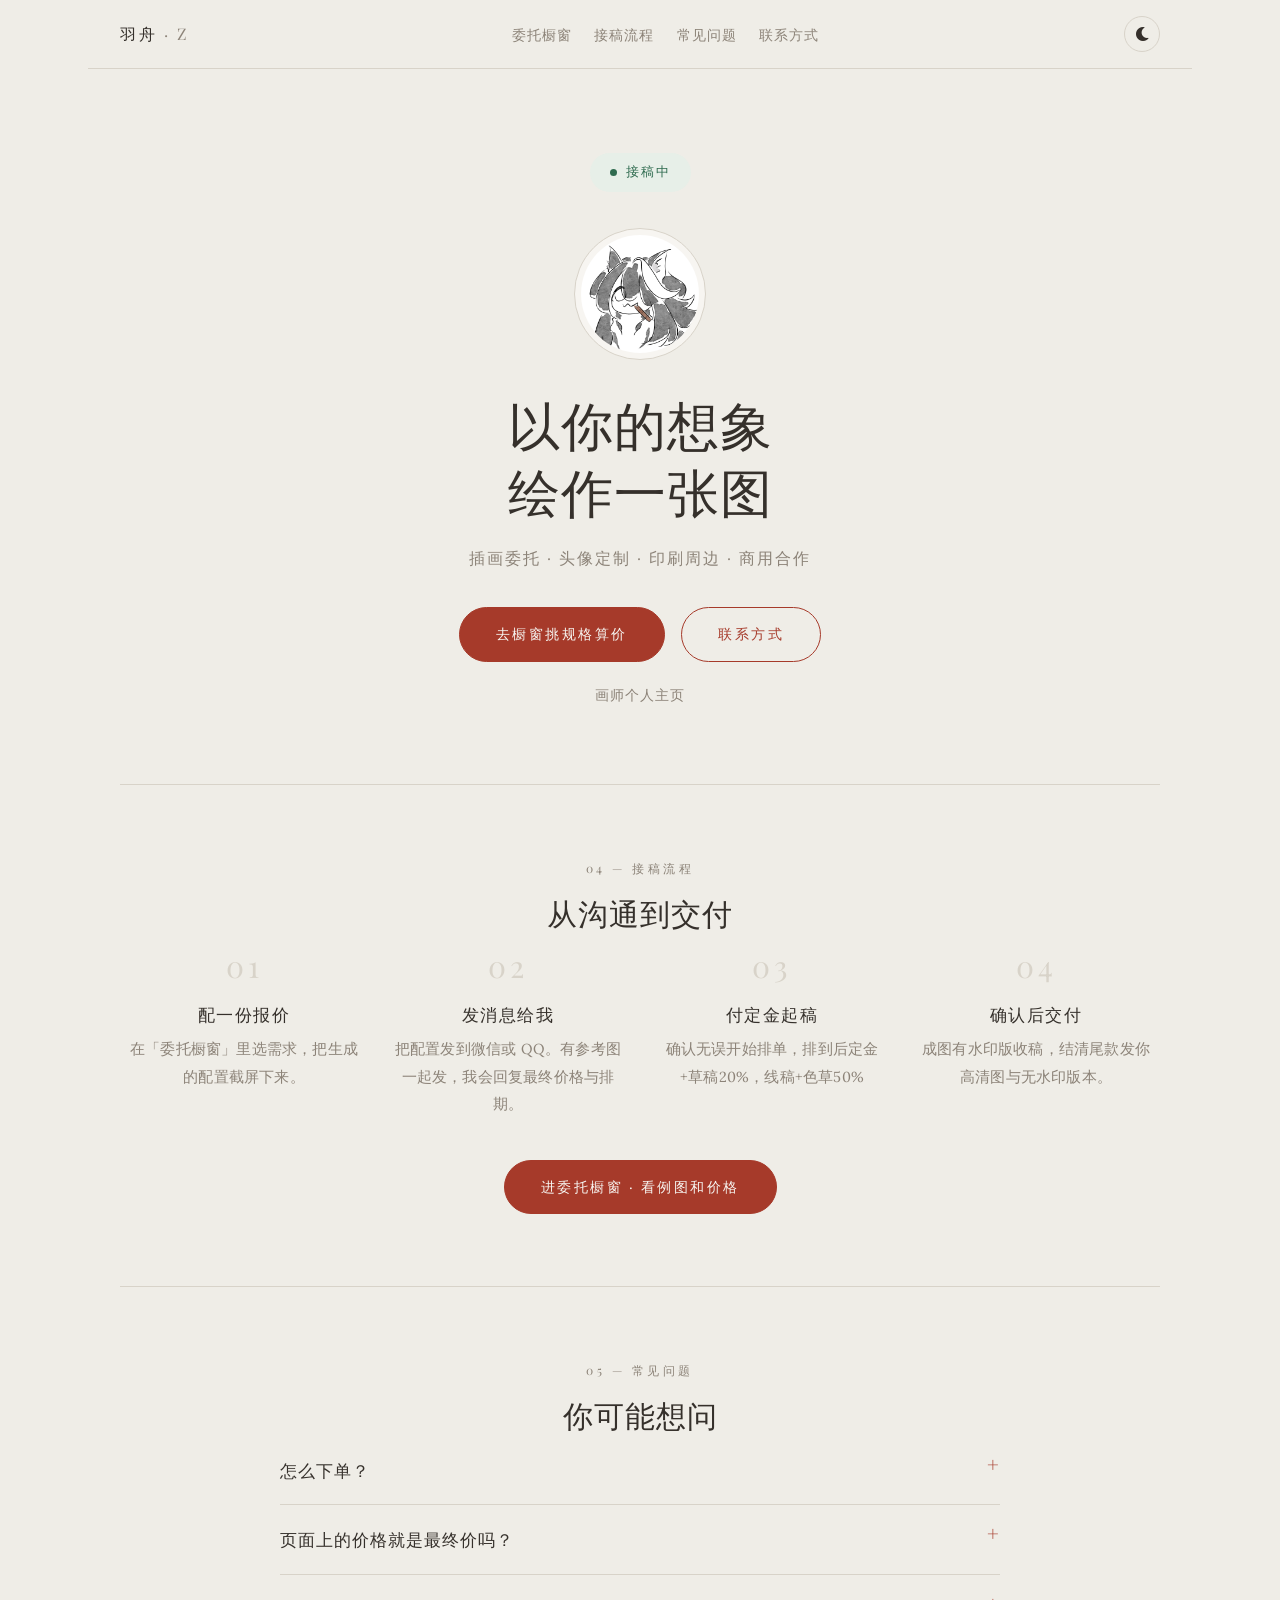
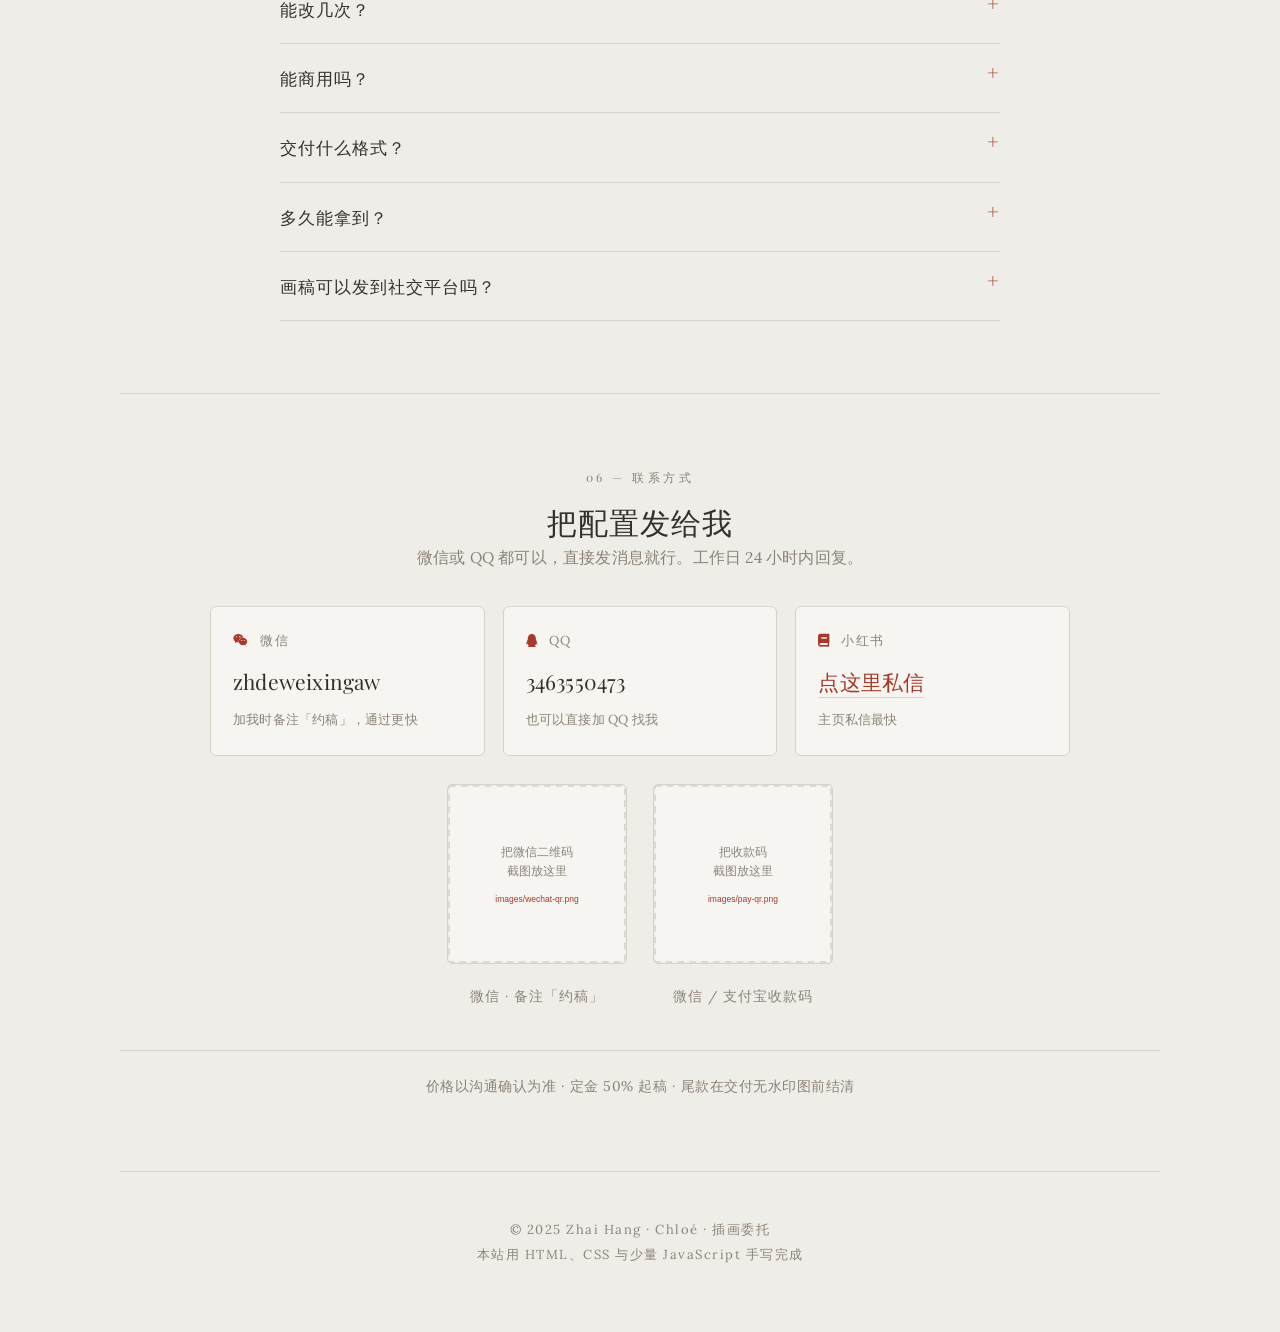
==== index.html @ dc4da5c8 "Add files via upload" ====
<!DOCTYPE html>
<html lang="zh-CN">
  <head>
    <meta charset="utf-8">
    <meta name="viewport" content="width=device-width, initial-scale=1.0">

    <!-- 标题和描述由 app.js 从 data/content.json 读进来填上 -->
    <title>接稿中 · Zhai Hang 插画委托 — 头像 / 插画 / 印刷品 / 商用</title>
    <meta name="description" content="所有稿位体型不限，不接文字设~ 除柜子无雷点，但同人请告知IP，谢谢！ 如果稿件有任何不满意一定及时节点阶段提出，拒绝逆节点修改，不太能接受非锚点画错或质量低于例图外理由在成图阶段退稿，请大人们慎重决定呀！ 最后感谢所有愿意停留的大人！">

    <meta property="og:type" content="website">
    <meta property="og:title" content="接稿中 · Zhai Hang 插画委托 — 头像 / 插画 / 印刷品 / 商用">
    <meta property="og:description" content="所有稿位体型不限，不接文字设~ 除柜子无雷点，但同人请告知IP，谢谢！ 如果稿件有任何不满意一定及时节点阶段提出，拒绝逆节点修改，不太能接受非锚点画错或质量低于例图外理由在成图阶段退稿，请大人们慎重决定呀！ 最后感谢所有愿意停留的大人！">
    <meta property="og:image" content="images/shot-1791399186190-0-1791399186190.jpg">
    <meta name="twitter:card" content="summary_large_image">

    <link rel="icon" href="favicon.svg" type="image/svg+xml">

    <link rel="preconnect" href="https://fonts.googleapis.com">
    <link rel="preconnect" href="https://fonts.gstatic.com" crossorigin>

    <link rel="stylesheet" href="style.css">
    <link rel="stylesheet" href="forms.css">
    <link rel="stylesheet" href="https://fonts.googleapis.com/css2?family=Lora:wght@400;500;600&family=Playfair+Display:wght@400;500;600&display=swap">
    <link rel="stylesheet" href="https://cdnjs.cloudflare.com/ajax/libs/font-awesome/5.15.4/css/all.min.css">

    <script src="contact.js" defer></script>
    <script src="app.js" defer></script>
  </head>

  <body>
    <div class="page">

      <header class="site-header">
        <div class="topbar">
          <a class="brand" href="#top" id="brand">Zhai Hang <span>· Chloé</span></a>
          <nav class="nav">
            <a href="listings.html">委托橱窗</a>
            <a href="#process">接稿流程</a>
            <a href="#faq">常见问题</a>
            <a href="#contact">联系方式</a>
          </nav>
          <button class="theme-toggle" id="theme-toggle" type="button" aria-label="切换深色模式">
            <i class="fas fa-moon"></i>
          </button>
        </div>
      </header>

      <main id="top">

        <!-- 首屏 -->
        <section class="hero">
          <p class="badge" id="status-badge"><span class="dot"></span><span id="status-text"></span></p>
          <img class="avatar" id="site-avatar" src="" alt="" hidden>
          <h1 id="hero-title"></h1>
          <p class="tagline" id="hero-tagline"></p>
          <p class="hero-actions">
            <a class="btn btn-solid" href="listings.html">去橱窗挑规格算价</a>
            <a class="btn btn-ghost" href="#contact">联系方式</a>
          </p>
          <p class="hero-note" id="hero-note"></p>
        </section>

        <!-- 01 接稿流程 -->
        <section class="section" id="process">
          <p class="eyebrow" id="process-eyebrow"></p>
          <h2 id="process-title"></h2>
          <div class="grid-4 steps" id="process-grid"></div>

          <p style="text-align:center; margin-top:38px;">
            <a class="btn btn-solid" href="listings.html">进委托橱窗 · 看例图和价格</a>
          </p>
        </section>

        <!-- 02 常见问题 -->
        <section class="section" id="faq">
          <p class="eyebrow" id="faq-eyebrow"></p>
          <h2 id="faq-title"></h2>
          <div class="faq" id="faq-list"></div>
        </section>

        <!-- 03 联系方式 -->
        <section class="section" id="contact">
          <p class="eyebrow" id="contact-eyebrow"></p>
          <h2 id="contact-title"></h2>
          <p class="section-sub" id="contact-sub"></p>

          <div class="contact-boxes" id="contact-boxes"></div>
          <div class="qr-inline" id="qr-inline"></div>

          <p class="terms" id="contact-terms"></p>
        </section>

      </main>

      <footer class="footer">
        <p class="footer-note" id="footer-line1"></p>
        <p class="footer-note" id="footer-line2"></p>
      </footer>

    </div>

    <button class="to-top" id="to-top" type="button" aria-label="回到顶部">↑</button>
  </body>
</html>
---- style.css ----
/* =========================================================
   style.css — 插画委托站
   设计语言：米白底 + 衬线标题 + 细线 + 卡片（与个人主页同一套）
   配色来源：自己的画作（朱红 + 墨绿）
   组织：
     0. 变量（含深色模式）   1. 基础        2. 标题
     3. 链接与按钮           4. 可复用类     5. 区块与网格
     6. 顶栏导航与主题开关   7. 首屏         8. 业务卡片
     9. 例图与筛选           10. 灯箱        11. 价格
     12. 估价器              13. 流程        14. 问答
     15. 联系与付款          16. 页脚        17. 回到顶部
     18. 滚动淡入            19. 响应式      20. 减少动态效果
   ========================================================= */

/* ---------- 0. 变量（想换整站配色，只改这里）---------- */
:root {
  --bg: #EFEDE7;
  --surface: #F7F5F1;
  --ink: #35302B;
  --text: #57504A;
  --taupe: #8C8378;
  --line: #D8D3C9;
  --accent: #A63A2A;        /* 朱红：取自画里的阴阳 */
  --deep: #1F3A37;          /* 墨绿：取自画里的墨色 */
  --green: #2F6B4F;
  --green-bg: #E7EFE8;
  --warn: #8A6234;
  --warn-bg: #F3E7D8;

  --font-title: "Playfair Display", "Songti SC", "STSong", "SimSun", "Times New Roman", serif;
  --font-text: "Lora", "PingFang SC", "Microsoft YaHei", "Hiragino Sans GB", Georgia, sans-serif;
}

/* 深色模式：同一套变量换一套值，全站跟着变。
   由 script.js 给 <html> 加上 data-theme="dark" 触发 */
[data-theme="dark"] {
  --bg: #191817;
  --surface: #211F1D;
  --ink: #F0EBE3;
  --text: #C6BFB5;
  --taupe: #8B8378;
  --line: #34312D;
  --accent: #D96A4F;        /* 深色底上把朱红提亮一点，保证对比度 */
  --deep: #8FBDB2;
  --green: #7FC79B;
  --green-bg: #22302A;
  --warn: #D4A96A;
  --warn-bg: #33302A;
}

/* 隐藏属性必须压过 display:flex 之类的设置 */
[hidden] {
  display: none !important;
}

/* ---------- 1. 基础 ---------- */
* {
  margin: 0;
  padding: 0;
  box-sizing: border-box;
}

html {
  scroll-behavior: smooth;   /* 点导航锚点时平滑滚动 */
}

body {
  background-color: var(--bg);
  color: var(--text);
  font-family: var(--font-text);
  font-size: 17px;
  line-height: 1.9;
  letter-spacing: 0.2px;
  text-align: center;
  padding: 0 32px;
  transition: background-color 0.35s ease, color 0.35s ease;
}

.page {
  max-width: 1040px;
  margin: 0 auto;
}

/* ---------- 2. 标题 ---------- */
h1, h2, h3 {
  font-family: var(--font-title);
  color: var(--ink);
  font-weight: 400;
  line-height: 1.4;
  letter-spacing: 1px;
}

h1 { font-size: 52px; line-height: 1.3; }
h2 { font-size: 30px; font-weight: 500; }
h3 { font-size: 19px; letter-spacing: 1.5px; }

/* ---------- 3. 链接与按钮 ---------- */
a {
  color: var(--accent);
  text-decoration: none;
  border-bottom: 1px solid var(--line);
  padding-bottom: 2px;
  transition: color 0.3s ease, border-color 0.3s ease;
}

a:hover {
  color: var(--deep);
  border-bottom-color: var(--deep);
}

strong {
  font-weight: 600;
  color: var(--accent);
}

.btn {
  display: inline-block;
  font-family: var(--font-title);
  font-size: 14px;
  letter-spacing: 2.5px;
  padding: 13px 36px;
  border: 1px solid var(--line);
  border-radius: 999px;
  color: var(--ink);
  cursor: pointer;
  transition: background-color 0.3s ease, color 0.3s ease, border-color 0.3s ease;
}

.btn-solid {
  background-color: var(--accent);
  border-color: var(--accent);
  color: #F7F5F1;
}

.btn-solid:hover {
  background-color: var(--deep);
  border-color: var(--deep);
  color: #F7F5F1;
}

.btn-ghost {
  color: var(--accent);
  border-color: var(--accent);
}

.btn-ghost:hover {
  background-color: var(--accent);
  color: #F7F5F1;
  border-color: var(--accent);
}

/* ---------- 4. 可复用类 ---------- */
.img-circle { border-radius: 50%; }
.text-center { text-align: center; }

.list-inline {
  list-style: none;
  padding-left: 0;
}

.list-inline > li {
  display: inline;
  padding: 0 20px;
}

.card {
  background-color: var(--surface);
  border: 1px solid var(--line);
  border-radius: 5px;
  padding: 34px 32px;
  box-shadow: 0 10px 30px rgba(53, 48, 43, 0.05);
  transition: box-shadow 0.3s ease;
  text-align: left;
}

.card:hover {
  box-shadow: 0 18px 44px rgba(53, 48, 43, 0.12);
}

.meta {
  list-style: none;
  margin-top: 16px;
  font-size: 14.5px;
  color: var(--taupe);
  letter-spacing: 0.5px;
}

.meta li { padding: 3px 0; }

/* ---------- 5. 区块与网格 ---------- */
.section {
  padding: 72px 0;
  border-top: 1px solid var(--line);
}

.section-sub {
  color: var(--taupe);
  font-size: 15.5px;
  max-width: 640px;
  margin: 0 auto 34px;
}

.eyebrow {
  font-family: var(--font-title);
  font-size: 12px;
  letter-spacing: 3.5px;
  color: var(--taupe);
  margin-bottom: 12px;
}

.grid-2, .grid-3, .grid-4 { display: grid; gap: 20px; }
.grid-2 { grid-template-columns: repeat(2, 1fr); }
.grid-3 { grid-template-columns: repeat(3, 1fr); }
.grid-4 { grid-template-columns: repeat(4, 1fr); gap: 16px; }

/* ---------- 6. 顶栏导航与主题开关 ---------- */
.site-header {
  position: sticky;
  top: 0;
  z-index: 20;
  background-color: var(--bg);
  border-bottom: 1px solid var(--line);
  margin: 0 -32px;
  padding: 0 32px;
  transition: background-color 0.35s ease;
}

.topbar {
  display: flex;
  align-items: center;
  justify-content: space-between;
  flex-wrap: wrap;
  gap: 10px 20px;
  padding: 16px 0;
}

.brand {
  font-family: var(--font-title);
  font-size: 16px;
  letter-spacing: 2.5px;
  color: var(--ink);
  border-bottom: 0;
  padding-bottom: 0;
}

.brand span { color: var(--taupe); }
.brand:hover { color: var(--accent); }

.nav a {
  margin-left: 18px;
  font-size: 14px;
  letter-spacing: 1px;
  color: var(--taupe);
  border-bottom: 0;
  padding-bottom: 0;
}

.nav a:hover { color: var(--accent); }

.theme-toggle {
  width: 36px;
  height: 36px;
  border: 1px solid var(--line);
  border-radius: 50%;
  background-color: transparent;
  color: var(--ink);
  cursor: pointer;
  font-size: 14px;
  transition: border-color 0.3s ease, color 0.3s ease;
}

.theme-toggle:hover {
  border-color: var(--accent);
  color: var(--accent);
}

/* ---------- 7. 首屏 ---------- */
.hero { padding: 84px 0 76px; }

.badge {
  display: inline-flex;
  align-items: center;
  gap: 9px;
  background-color: var(--green-bg);
  color: var(--green);
  font-size: 13px;
  letter-spacing: 2px;
  padding: 7px 20px;
  border-radius: 999px;
  margin-bottom: 36px;
}

.badge .dot {
  width: 7px;
  height: 7px;
  border-radius: 50%;
  background-color: currentColor;
}

/* 状态不同，徽章颜色跟着变（由 script.js 设置 data-status） */
.badge[data-status="full"] {
  background-color: var(--warn-bg);
  color: var(--warn);
}

.badge[data-status="closed"] {
  background-color: var(--line);
  color: var(--taupe);
}

.tagline {
  color: var(--taupe);
  font-size: 16px;
  letter-spacing: 2px;
  margin-top: 18px;
}

.hero-actions { margin: 34px 0 20px; }
.hero-actions .btn { margin: 0 6px; }

.hero-note {
  font-size: 14px;
  letter-spacing: 1px;
  color: var(--taupe);
}

/* 站点头像（在后台可以上传替换；没上传就自动隐藏） */
.avatar {
  display: block;
  width: 132px;
  height: 132px;
  object-fit: cover;
  border-radius: 50%;
  border: 1px solid var(--line);
  padding: 6px;
  background-color: var(--surface);
  margin: 0 auto 30px;
}

/* 实时更新提示：后台一保存，访客这边会看到它 */
.live-toast {
  position: fixed;
  left: 50%;
  bottom: 30px;
  transform: translateX(-50%);
  z-index: 40;
  background-color: var(--ink);
  color: var(--bg);
  font-size: 14px;
  letter-spacing: 1.5px;
  padding: 11px 26px;
  border-radius: 999px;
  box-shadow: 0 12px 30px rgba(0, 0, 0, 0.18);
  animation: toast-in 0.35s ease;
}

@keyframes toast-in {
  from { opacity: 0; transform: translate(-50%, 12px); }
  to { opacity: 1; transform: translate(-50%, 0); }
}

/* ---------- 8. 业务卡片 ---------- */
.service h3 { margin-bottom: 12px; }

.service h3 i {
  color: var(--accent);
  font-size: 0.85em;
  margin-right: 10px;
}

.service p { font-size: 15.5px; }

/* ---------- 9. 例图与筛选 ---------- */
.filters {
  display: flex;
  justify-content: center;
  flex-wrap: wrap;
  gap: 10px;
  margin-bottom: 30px;
}

.filter {
  font-family: var(--font-title);
  font-size: 13px;
  letter-spacing: 2px;
  padding: 8px 22px;
  border: 1px solid var(--line);
  border-radius: 999px;
  background-color: transparent;
  color: var(--taupe);
  cursor: pointer;
  transition: background-color 0.25s ease, color 0.25s ease, border-color 0.25s ease;
}

.filter:hover {
  border-color: var(--accent);
  color: var(--accent);
}

.filter.is-active {
  background-color: var(--accent);
  border-color: var(--accent);
  color: #F7F5F1;
}

.gallery {
  display: grid;
  grid-template-columns: repeat(auto-fit, minmax(280px, 1fr));
  gap: 22px;
}

.work img {
  display: block;
  width: 100%;
  border: 1px solid var(--line);
  padding: 10px;
  background-color: var(--surface);
  cursor: zoom-in;
  transition: transform 0.35s ease, box-shadow 0.35s ease;
}

.work img:hover {
  transform: translateY(-4px);
  box-shadow: 0 16px 36px rgba(53, 48, 43, 0.16);
}

.work figcaption {
  margin-top: 12px;
  font-size: 14px;
  letter-spacing: 1px;
  color: var(--taupe);
}

/* ---------- 10. 作品灯箱 ---------- */
.lightbox {
  position: fixed;
  inset: 0;
  z-index: 100;
  display: flex;
  align-items: center;
  justify-content: center;
  background-color: rgba(18, 16, 15, 0.94);
  padding: 4vh 5vw;
}

.lb-img {
  max-width: 100%;
  max-height: 84vh;
  border: 1px solid rgba(255, 255, 255, 0.15);
  background-color: #141312;
}

.lb-caption {
  position: absolute;
  bottom: 3.5vh;
  left: 0;
  right: 0;
  text-align: center;
  color: #CFC8BB;
  font-size: 14px;
  letter-spacing: 1.5px;
}

.lb-btn {
  position: absolute;
  background-color: transparent;
  border: 1px solid rgba(255, 255, 255, 0.28);
  border-radius: 50%;
  color: #EDE9E2;
  cursor: pointer;
  font-size: 20px;
  line-height: 1;
  width: 44px;
  height: 44px;
  transition: background-color 0.25s ease, border-color 0.25s ease;
}

.lb-btn:hover {
  background-color: rgba(255, 255, 255, 0.12);
  border-color: rgba(255, 255, 255, 0.6);
}

.lb-close { top: 3vh; right: 4vw; font-size: 24px; }
.lb-prev { left: 2.5vw; top: 50%; transform: translateY(-50%); }
.lb-next { right: 2.5vw; top: 50%; transform: translateY(-50%); }

/* ---------- 11. 价格 ---------- */
.price { text-align: center; }

.price-name {
  font-family: var(--font-title);
  font-size: 17px;
  letter-spacing: 3px;
  color: var(--ink);
  margin-bottom: 10px;
}

.price-num {
  font-family: var(--font-title);
  font-size: 42px;
  line-height: 1.2;
  letter-spacing: 1px;
  color: var(--accent);
}

.price-num span {
  font-size: 15px;
  letter-spacing: 2px;
  color: var(--taupe);
  margin-left: 5px;
}

.price-tag {
  display: inline-block;
  font-size: 11.5px;
  letter-spacing: 2px;
  color: var(--accent);
  border: 1px solid var(--accent);
  border-radius: 999px;
  padding: 3px 14px;
  margin-bottom: 14px;
}

.price-featured { border-color: var(--accent); }

.price .meta {
  margin-top: 18px;
  text-align: left;
}

.extras {
  max-width: 680px;
  margin: 40px auto 0;
  text-align: left;
}

.extras h3 { margin-bottom: 14px; }

.meta-list {
  list-style: none;
  font-size: 15px;
}

.meta-list li {
  padding: 7px 0;
  border-bottom: 1px dashed var(--line);
}

.meta-list li:last-child { border-bottom: 0; }

.extras-note {
  margin-top: 18px;
  font-size: 14.5px;
  color: var(--taupe);
}

/* ---------- 12. 快速估价器 ---------- */
.calc {
  max-width: 680px;
  margin: 34px auto 0;
  padding: 34px 32px;
  text-align: left;
  background-color: var(--surface);
  border: 1px solid var(--line);
  border-radius: 5px;
  box-shadow: 0 10px 30px rgba(53, 48, 43, 0.05);
}

.calc h3 { margin-bottom: 8px; }

.calc-sub {
  font-size: 14.5px;
  color: var(--taupe);
  margin-bottom: 24px;
}

.calc-grid {
  display: grid;
  grid-template-columns: repeat(3, 1fr);
  gap: 16px;
}

.calc-field {
  display: flex;
  flex-direction: column;
  gap: 8px;
}

.calc-label {
  font-size: 13px;
  letter-spacing: 1.5px;
  color: var(--taupe);
}

.calc-field select,
.calc-field input {
  font-family: inherit;
  font-size: 15px;
  color: var(--ink);
  background-color: var(--bg);
  border: 1px solid var(--line);
  border-radius: 4px;
  padding: 10px 12px;
  transition: border-color 0.25s ease;
}

.calc-field select:focus,
.calc-field input:focus {
  outline: none;
  border-color: var(--accent);
}

.calc-checks {
  display: flex;
  flex-wrap: wrap;
  gap: 10px 26px;
  margin-top: 20px;
}

.calc-check {
  display: flex;
  align-items: center;
  gap: 8px;
  font-size: 14.5px;
  color: var(--text);
  cursor: pointer;
}

.calc-check input { accent-color: var(--accent); }

.calc-total {
  margin-top: 26px;
  padding-top: 22px;
  border-top: 1px solid var(--line);
  font-size: 15px;
  letter-spacing: 1px;
  color: var(--taupe);
}

.calc-total strong {
  font-family: var(--font-title);
  font-size: 38px;
  letter-spacing: 1px;
  margin-left: 6px;
  transition: color 0.2s ease;
}

.calc-hint {
  display: block;
  font-size: 13px;
  letter-spacing: 0.5px;
  color: var(--taupe);
  margin-top: 2px;
}

.calc-actions {
  margin-top: 22px;
  display: flex;
  align-items: center;
  gap: 16px;
}

.calc-copied {
  font-size: 14px;
  letter-spacing: 1px;
  color: var(--green);
  opacity: 0;
  transition: opacity 0.3s ease;
}

.calc-copied.is-visible { opacity: 1; }

.calc-note {
  margin-top: 16px;
  font-size: 13.5px;
  color: var(--taupe);
}

/* ---------- 13. 接稿流程 ---------- */
.step {
  text-align: center;
  padding: 4px 6px;
}

.step-num {
  display: block;
  font-family: var(--font-title);
  font-size: 30px;
  letter-spacing: 4px;
  color: var(--line);
  margin-bottom: 8px;
}

.step h3 { font-size: 17px; margin-bottom: 8px; }

.step p {
  font-size: 14.5px;
  color: var(--taupe);
}

/* ---------- 14. 常见问题 ---------- */
.faq {
  max-width: 720px;
  margin: 0 auto;
  text-align: left;
}

.faq details {
  border-bottom: 1px solid var(--line);
  padding: 18px 0;
}

.faq summary {
  cursor: pointer;
  font-family: var(--font-title);
  font-size: 17px;
  letter-spacing: 1px;
  color: var(--ink);
  list-style: none;
}

.faq summary::-webkit-details-marker { display: none; }

.faq summary::after {
  content: "+";
  float: right;
  font-size: 20px;
  line-height: 1;
  color: var(--accent);
}

.faq details[open] summary::after { content: "−"; }

.faq p {
  margin-top: 12px;
  font-size: 15.5px;
}

/* ---------- 15. 联系与付款 ---------- */
.contact {
  display: grid;
  grid-template-columns: 1.15fr 1fr 1fr;
  gap: 26px;
  align-items: start;
  text-align: left;
}

.contact-main .btn { margin-bottom: 12px; }

.contact-note {
  font-size: 13.5px;
  letter-spacing: 1px;
  color: var(--taupe);
  margin-bottom: 18px;
}

.qr { text-align: center; }

.qr img {
  display: block;
  width: 100%;
  max-width: 220px;
  margin: 0 auto;
  border-radius: 4px;
}

.qr figcaption {
  margin-top: 12px;
  font-size: 14px;
  letter-spacing: 1px;
  color: var(--taupe);
}

.terms {
  margin-top: 40px;
  padding-top: 22px;
  border-top: 1px solid var(--line);
  font-size: 14px;
  letter-spacing: 0.5px;
  color: var(--taupe);
}

/* ---------- 16. 页脚 ---------- */
.footer {
  border-top: 1px solid var(--line);
  padding: 46px 0 64px;
}

.footer-note {
  font-size: 13px;
  letter-spacing: 1.5px;
  color: var(--taupe);
}

/* ---------- 17. 回到顶部 ---------- */
.to-top {
  position: fixed;
  right: 26px;
  bottom: 26px;
  z-index: 30;
  width: 44px;
  height: 44px;
  border: 1px solid var(--line);
  border-radius: 50%;
  background-color: var(--surface);
  color: var(--ink);
  font-size: 18px;
  cursor: pointer;
  opacity: 0;
  visibility: hidden;
  transform: translateY(10px);
  transition: opacity 0.3s ease, transform 0.3s ease, visibility 0.3s ease;
}

.to-top.is-visible {
  opacity: 1;
  visibility: visible;
  transform: translateY(0);
}

/* ---------- 18. 滚动淡入 ----------
   reveal-init 由 script.js 添加，所以关掉 JavaScript 时内容不会被藏起来 */
.reveal-init {
  opacity: 0;
  transform: translateY(16px);
  transition: opacity 0.7s ease, transform 0.7s ease;
}

.reveal-init.is-visible {
  opacity: 1;
  transform: translateY(0);
}

/* ---------- 19. 响应式 ----------
   ⚠️ 顺序：从"最不具体"到"最具体"，max-width 从大到小 */

@media (max-width: 960px) {
  h1 { font-size: 44px; }

  .grid-3,
  .grid-4 { grid-template-columns: repeat(2, 1fr); }

  .contact { grid-template-columns: 1fr 1fr; }

  .contact-main {
    grid-column: 1 / -1;
    text-align: center;
  }
}

@media (max-width: 720px) {
  h1 { font-size: 36px; }
  h2 { font-size: 24px; }

  .grid-2,
  .grid-3,
  .grid-4,
  .contact,
  .calc-grid { grid-template-columns: 1fr; }

  .section { padding: 56px 0; }

  .nav a { margin-left: 0; margin-right: 14px; }

  .qr img { max-width: 260px; }

  .lb-prev { left: 8px; }
  .lb-next { right: 8px; }
}

@media (max-width: 540px) {
  body {
    font-size: 16px;
    padding: 0 18px;
  }

  .site-header {
    margin: 0 -18px;
    padding: 0 18px;
  }

  h1 { font-size: 30px; }

  .hero { padding: 56px 0 52px; }

  .badge {
    font-size: 12px;
    letter-spacing: 1.5px;
    padding: 6px 16px;
  }

  .card,
  .calc { padding: 26px 22px; }

  .price-num { font-size: 34px; }
  .step-num { font-size: 26px; }
  .calc-total strong { font-size: 30px; }

  .btn {
    padding: 12px 26px;
    letter-spacing: 2px;
  }

  .theme-toggle {
    width: 32px;
    height: 32px;
  }
}

/* ---------- 20. 尊重"减少动态效果"的系统设置 ---------- */
@media (prefers-reduced-motion: reduce) {
  html { scroll-behavior: auto; }

  *,
  .reveal-init,
  .to-top,
  .work img {
    transition: none !important;
    transform: none !important;
  }

  .reveal-init { opacity: 1; }
}
---- forms.css ----
/* =========================================================
   forms.css — 橱窗页与订单页专用样式
   （公共站点样式在 style.css，这里只放表单/橱窗/订单相关）
   ========================================================= */

/* ---------- 橱窗列表 ---------- */
.listing-grid {
  display: grid;
  grid-template-columns: repeat(auto-fit, minmax(300px, 1fr));
  gap: 22px;
}

.listing {
  background-color: var(--surface);
  border: 1px solid var(--line);
  border-radius: 5px;
  overflow: hidden;
  text-align: left;
  box-shadow: 0 10px 30px rgba(53, 48, 43, 0.05);
  transition: box-shadow 0.3s ease, transform 0.3s ease;
  display: flex;
  flex-direction: column;
}

.listing:hover {
  box-shadow: 0 18px 44px rgba(53, 48, 43, 0.13);
  transform: translateY(-3px);
}

.listing-cover {
  width: 100%;
  height: 190px;
  object-fit: cover;
  display: block;
  border-bottom: 1px solid var(--line);
}

.listing-body {
  padding: 24px 26px 26px;
  display: flex;
  flex-direction: column;
  flex: 1;
}

.listing-body h3 {
  font-size: 21px;
  margin-bottom: 10px;
}

.listing-desc {
  font-size: 15px;
  color: var(--text);
  flex: 1;
}

.listing-tags {
  list-style: none;
  display: flex;
  flex-wrap: wrap;
  gap: 8px;
  margin: 16px 0 18px;
}

.listing-tags li {
  font-size: 12.5px;
  letter-spacing: 1px;
  color: var(--taupe);
  border: 1px solid var(--line);
  border-radius: 999px;
  padding: 3px 12px;
}

.listing-foot {
  display: flex;
  align-items: flex-end;
  justify-content: space-between;
  gap: 14px;
  border-top: 1px solid var(--line);
  padding-top: 18px;
}

.listing-price {
  font-family: var(--font-title);
  font-size: 30px;
  line-height: 1.1;
  color: var(--accent);
}

.listing-price span {
  font-size: 14px;
  color: var(--taupe);
  letter-spacing: 1px;
  margin-left: 4px;
}

.listing-slots {
  font-size: 13px;
  letter-spacing: 0.5px;
  color: var(--taupe);
  margin-top: 6px;
}

.listing-slots.is-full { color: var(--accent); }

/* ---------- 详情 / 下单表单 ---------- */
.detail-head {
  display: flex;
  align-items: center;
  gap: 18px;
  margin-bottom: 30px;
}

.back-link {
  font-size: 14px;
  letter-spacing: 1px;
  border-bottom: 0;
}

.detail-cover {
  width: 100%;
  max-height: 300px;
  object-fit: cover;
  border: 1px solid var(--line);
  border-radius: 5px;
  margin-bottom: 28px;
}

.option-list, .addon-list {
  list-style: none;
  display: grid;
  gap: 12px;
}

.option-list { grid-template-columns: repeat(auto-fit, minmax(240px, 1fr)); }

.choice {
  display: flex;
  align-items: flex-start;
  gap: 12px;
  border: 1px solid var(--line);
  border-radius: 5px;
  padding: 14px 16px;
  cursor: pointer;
  background-color: var(--bg);
  transition: border-color 0.25s ease, background-color 0.25s ease;
}

.choice:hover { border-color: var(--accent); }

.choice input { margin-top: 5px; accent-color: var(--accent); }

.choice.is-picked {
  border-color: var(--accent);
  background-color: var(--surface);
}

.choice-name { font-size: 15px; color: var(--ink); }

.choice-price {
  font-family: var(--font-title);
  font-size: 18px;
  color: var(--accent);
  margin-left: auto;
  white-space: nowrap;
}

.form-grid {
  display: grid;
  grid-template-columns: repeat(2, 1fr);
  gap: 16px;
}

.field { display: flex; flex-direction: column; gap: 7px; }
.field.is-wide { grid-column: 1 / -1; }

.field label {
  font-size: 13px;
  letter-spacing: 1px;
  color: var(--taupe);
}

.field input[type="text"],
.field input[type="email"],
.field input[type="date"],
.field textarea,
.field select {
  font-family: inherit;
  font-size: 15px;
  color: var(--ink);
  background-color: var(--surface);
  border: 1px solid var(--line);
  border-radius: 4px;
  padding: 10px 12px;
  transition: border-color 0.25s ease;
}

.field textarea { min-height: 96px; resize: vertical; }

.field input:focus, .field textarea:focus, .field select:focus {
  outline: none;
  border-color: var(--accent);
}

.field-hint { font-size: 12.5px; color: var(--taupe); }

.file-pick {
  font-size: 14px;
  color: var(--taupe);
}

.ref-list {
  list-style: none;
  display: flex;
  flex-wrap: wrap;
  gap: 10px;
  margin-top: 10px;
}

.ref-list img {
  width: 68px;
  height: 68px;
  object-fit: cover;
  border: 1px solid var(--line);
  border-radius: 4px;
}

.calc-bar {
  display: flex;
  align-items: baseline;
  justify-content: space-between;
  flex-wrap: wrap;
  gap: 10px;
  margin: 26px 0 22px;
  padding: 18px 22px;
  background-color: var(--surface);
  border: 1px solid var(--line);
  border-radius: 5px;
}

.calc-bar .label { font-size: 14px; color: var(--taupe); letter-spacing: 1px; }

.calc-bar .value {
  font-family: var(--font-title);
  font-size: 32px;
  color: var(--accent);
}

.calc-bar .note { font-size: 12.5px; color: var(--taupe); width: 100%; }

.notice {
  padding: 14px 18px;
  border-radius: 5px;
  font-size: 14.5px;
  margin-bottom: 22px;
}

.notice-error {
  background-color: #F7E9E6;
  color: #8C2F22;
  border: 1px solid #E4C3BC;
}

.notice-ok {
  background-color: #E7EFE8;
  color: #2F6B4F;
  border: 1px solid #C6DACB;
}

/* ---------- 下单成功 / 订单页 ---------- */
.ticket {
  max-width: 620px;
  margin: 0 auto;
  background-color: var(--surface);
  border: 1px solid var(--line);
  border-radius: 6px;
  padding: 34px 32px;
  text-align: center;
  box-shadow: 0 16px 40px rgba(53, 48, 43, 0.08);
}

.ticket h2 { font-size: 26px; margin-bottom: 10px; }

.ticket-ids {
  display: grid;
  grid-template-columns: repeat(2, 1fr);
  gap: 16px;
  margin: 26px 0;
}

.ticket-id {
  background-color: var(--bg);
  border: 1px dashed var(--line);
  border-radius: 5px;
  padding: 16px 12px;
}

.ticket-id .k {
  display: block;
  font-size: 12.5px;
  letter-spacing: 2px;
  color: var(--taupe);
  margin-bottom: 6px;
}

.ticket-id .v {
  font-family: var(--font-title);
  font-size: 24px;
  letter-spacing: 2px;
  color: var(--ink);
  word-break: break-all;
}

.ticket-warn {
  font-size: 13.5px;
  color: var(--accent);
  line-height: 1.7;
}

/* 订单进度条 */
.steps-line {
  display: flex;
  flex-wrap: wrap;
  gap: 8px;
  justify-content: center;
  margin: 22px 0 30px;
}

.step-dot {
  font-size: 12.5px;
  letter-spacing: 0.5px;
  color: var(--taupe);
  border: 1px solid var(--line);
  border-radius: 999px;
  padding: 5px 14px;
}

.step-dot.is-done { color: var(--green); border-color: var(--green); }
.step-dot.is-now { color: #F7F5F1; background-color: var(--accent); border-color: var(--accent); }

/* 订单信息表 */
.info-rows { text-align: left; }

.info-row {
  display: flex;
  gap: 16px;
  padding: 11px 0;
  border-bottom: 1px dashed var(--line);
  font-size: 15px;
}

.info-row:last-child { border-bottom: 0; }

.info-row .k {
  flex: 0 0 96px;
  color: var(--taupe);
  font-size: 13.5px;
  letter-spacing: 0.5px;
}

.info-row .v { flex: 1; color: var(--text); word-break: break-word; }

/* 留言 */
.msg-list { list-style: none; display: grid; gap: 12px; text-align: left; }

.msg {
  border: 1px solid var(--line);
  border-radius: 5px;
  padding: 12px 16px;
  background-color: var(--bg);
  max-width: 86%;
}

.msg.is-artist {
  margin-left: auto;
  background-color: var(--surface);
  border-color: var(--accent);
}

.msg .who {
  font-size: 12.5px;
  color: var(--taupe);
  letter-spacing: 1px;
  margin-bottom: 4px;
}

.msg .text { font-size: 15px; color: var(--text); white-space: pre-wrap; }

.msg-form { display: flex; gap: 10px; margin-top: 18px; }
.msg-form input { flex: 1; }
.msg-form input {
  font-family: inherit;
  font-size: 15px;
  color: var(--ink);
  background-color: var(--surface);
  border: 1px solid var(--line);
  border-radius: 4px;
  padding: 11px 13px;
}

.msg-form input:focus { outline: none; border-color: var(--accent); }

/* 文件行 */
.file-row {
  display: flex;
  align-items: center;
  gap: 12px;
  padding: 10px 0;
  border-bottom: 1px dashed var(--line);
  font-size: 14.5px;
}

.file-row:last-child { border-bottom: 0; }
.file-row .name { flex: 1; word-break: break-all; }
.file-row .size { color: var(--taupe); font-size: 13px; }

.qr-inline {
  display: flex;
  flex-wrap: wrap;
  gap: 26px;
  justify-content: center;
  margin: 28px 0 8px;
}

.qr-inline figure { text-align: center; }
.qr-inline img { width: 180px; border: 1px solid var(--line); border-radius: 5px; }
.qr-inline figcaption { margin-top: 10px; font-size: 13.5px; color: var(--taupe); letter-spacing: 1px; }

.locked {
  text-align: center;
  color: var(--taupe);
  font-size: 14.5px;
  padding: 18px;
  border: 1px dashed var(--line);
  border-radius: 5px;
}

/* =========================================================
   例图区：标题 + 直达配置器的按钮 + 折叠
   ========================================================= */
.gallery-head {
  display: flex;
  align-items: center;
  justify-content: space-between;
  gap: 14px 20px;
  flex-wrap: wrap;
  max-width: 860px;
  margin: 30px auto 16px;
  text-align: left;
}

.gallery-title {
  flex: 1;
  min-width: 220px;
  font-size: 14px;
  color: var(--taupe);
  letter-spacing: 0.5px;
  margin: 0;
}

.btn-sm {
  padding: 9px 22px;
  font-size: 13px;
  letter-spacing: 1.5px;
}

/* 折叠起来的例图 */
.work.is-folded { display: none; }

.gallery-more-wrap {
  text-align: center;
  margin: 18px 0 8px;
}

/* 从例图跳到配置器时，给吸顶导航留出空间，别把标题挡住 */
#configurator {
  scroll-margin-top: 96px;
}

@media (max-width: 540px) {
  .gallery-head { justify-content: center; text-align: center; }
  .gallery-title { text-align: center; }
}

@media (max-width: 720px) {
  .form-grid,
  .ticket-ids { grid-template-columns: 1fr; }
  .info-row { flex-direction: column; gap: 4px; }
  .info-row .k { flex: none; }
  .msg { max-width: 100%; }
}

/* =========================================================
   配置器（奶茶店式：选规格 → 加料 → 数量 → 总价）
   ========================================================= */
.config { text-align: left; }

.cfg-title {
  display: flex;
  align-items: center;
  gap: 10px;
  font-size: 17px;
  margin: 30px 0 14px;
  padding-bottom: 10px;
  border-bottom: 1px solid var(--line);
}

.cfg-step {
  display: inline-flex;
  align-items: center;
  justify-content: center;
  width: 24px;
  height: 24px;
  border-radius: 50%;
  background-color: var(--accent);
  color: #F7F5F1;
  font-size: 13px;
  font-family: var(--font-text);
  flex: 0 0 24px;
}

.cfg-optional {
  font-size: 12.5px;
  color: var(--taupe);
  letter-spacing: 0.5px;
}

/* 加料的价格用墨绿，和规格的朱红区分开 */
.choice-addon { color: var(--deep); }

/* 数量加减 */
.qty-row {
  display: flex;
  align-items: center;
  gap: 12px;
  flex-wrap: wrap;
}

.qty-btn {
  width: 40px;
  height: 40px;
  border: 1px solid var(--line);
  border-radius: 6px;
  background-color: var(--surface);
  color: var(--ink);
  font-size: 18px;
  cursor: pointer;
  transition: border-color 0.25s ease, color 0.25s ease;
}

.qty-btn:hover { border-color: var(--accent); color: var(--accent); }

.qty-input {
  width: 74px;
  text-align: center;
  font-family: var(--font-title);
  font-size: 20px;
  color: var(--ink);
  background-color: var(--surface);
  border: 1px solid var(--line);
  border-radius: 6px;
  padding: 8px 0;
}

.qty-note { font-size: 13px; color: var(--taupe); }

/* 总价盒子：只显示数字 */
.total-box {
  display: flex;
  align-items: center;
  justify-content: space-between;
  gap: 20px;
  flex-wrap: wrap;
  margin: 30px 0 22px;
  padding: 24px 28px;
  background-color: var(--surface);
  border: 1px solid var(--accent);
  border-radius: 6px;
}

.total-left { display: flex; flex-direction: column; gap: 4px; }
.total-label { font-size: 14px; letter-spacing: 1.5px; color: var(--taupe); }
.total-detail { font-size: 13px; color: var(--taupe); }

.total-value {
  font-family: var(--font-title);
  font-size: 46px;
  line-height: 1;
  color: var(--accent);
  letter-spacing: 1px;
}

.cfg-actions {
  display: flex;
  gap: 12px;
  justify-content: center;
  flex-wrap: wrap;
  margin-top: 6px;
}

/* =========================================================
   联系方式卡片（微信 / QQ / 小红书 / 邮箱）
   ========================================================= */
.contact-boxes {
  display: grid;
  grid-template-columns: repeat(auto-fit, minmax(210px, 1fr));
  gap: 18px;
  max-width: 860px;
  margin: 0 auto 10px;
}

.contact-box {
  background-color: var(--surface);
  border: 1px solid var(--line);
  border-radius: 6px;
  padding: 22px;
  text-align: left;
  transition: border-color 0.25s ease, box-shadow 0.25s ease;
}

.contact-box:hover {
  border-color: var(--accent);
  box-shadow: 0 12px 30px rgba(53, 48, 43, 0.1);
}

.cb-label {
  font-size: 13px;
  letter-spacing: 1.5px;
  color: var(--taupe);
  margin-bottom: 8px;
}

.cb-label i { color: var(--accent); margin-right: 6px; }

.cb-value {
  font-family: var(--font-title);
  font-size: 21px;
  color: var(--ink);
  word-break: break-all;
}

.cb-value a { border-bottom: 1px solid var(--line); }

.cb-note { font-size: 13px; color: var(--taupe); margin-top: 6px; }

@media (max-width: 540px) {
  .total-box { padding: 20px; }
  .total-value { font-size: 36px; }
}
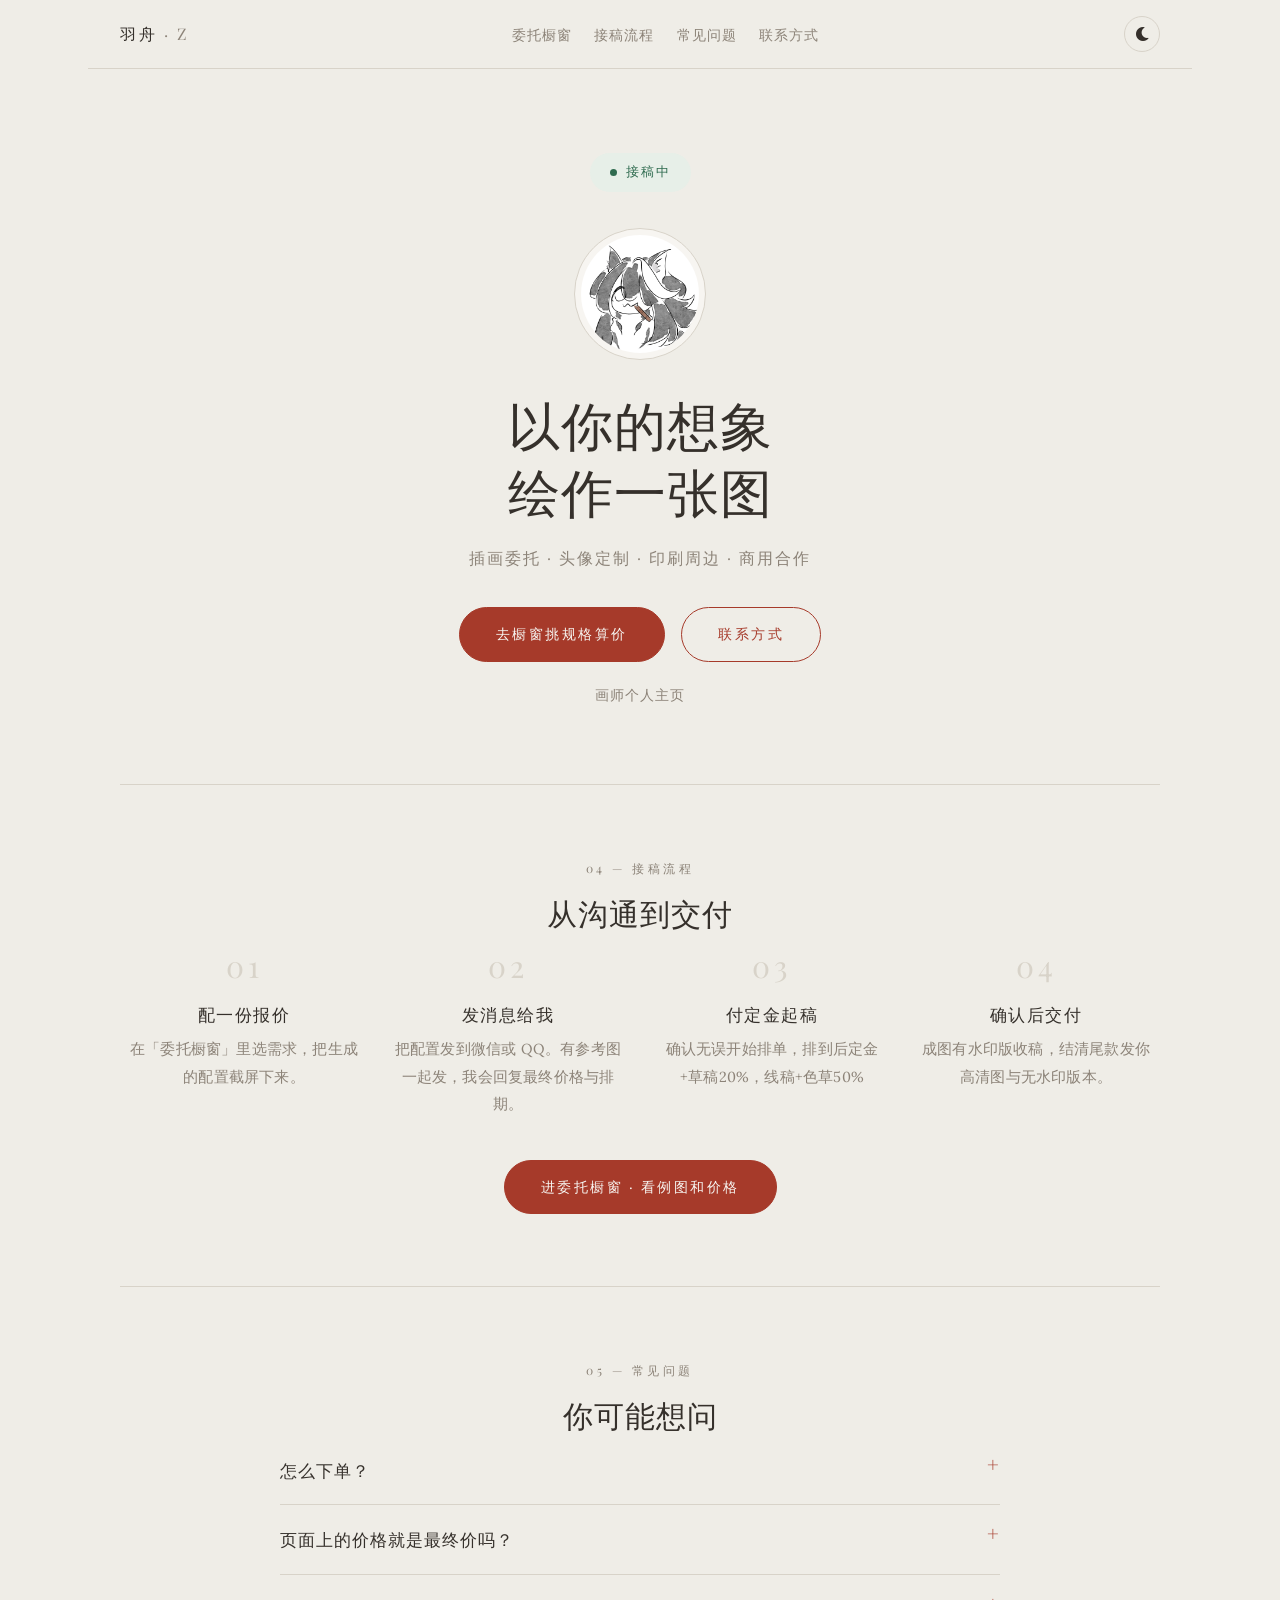
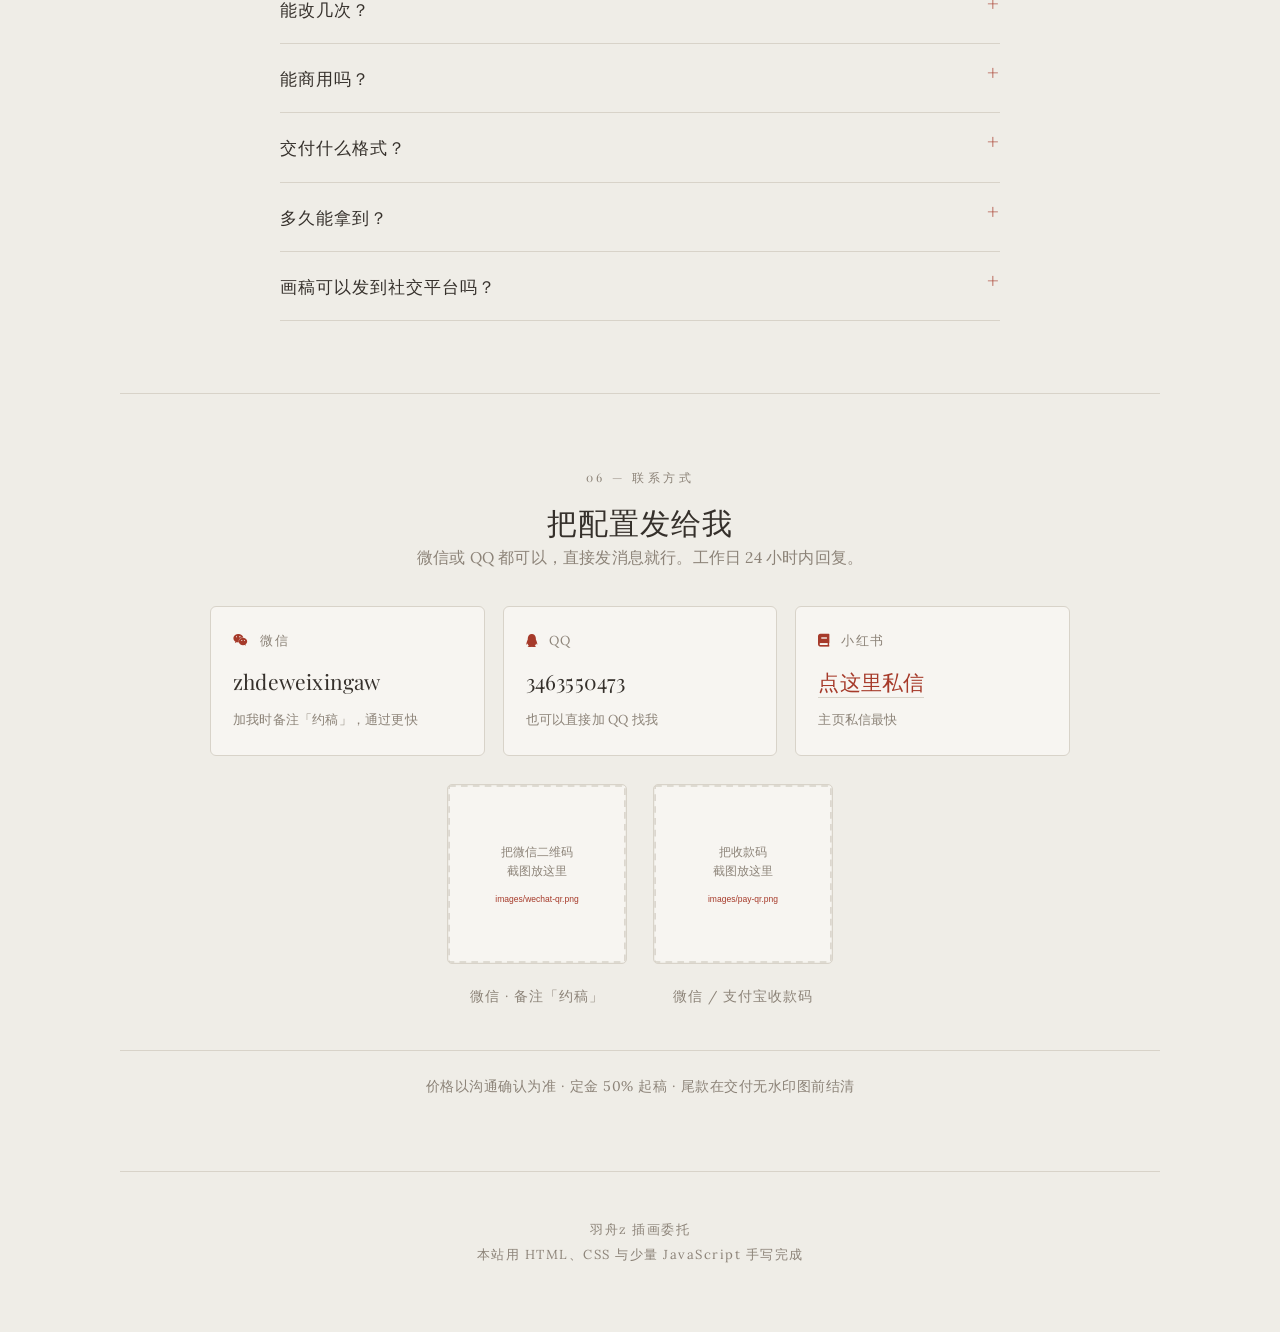
==== commit 42844d12: "Add files via upload" ====
--- a/index.html
+++ b/index.html
@@ -5,11 +5,11 @@
     <meta name="viewport" content="width=device-width, initial-scale=1.0">
 
     <!-- 标题和描述由 app.js 从 data/content.json 读进来填上 -->
-    <title>接稿中 · Zhai Hang 插画委托 — 头像 / 插画 / 印刷品 / 商用</title>
+    <title>接稿中 · 羽舟z 插画委托 — 头像 / 插画 / 印刷品 / 商用</title>
     <meta name="description" content="所有稿位体型不限，不接文字设~ 除柜子无雷点，但同人请告知IP，谢谢！ 如果稿件有任何不满意一定及时节点阶段提出，拒绝逆节点修改，不太能接受非锚点画错或质量低于例图外理由在成图阶段退稿，请大人们慎重决定呀！ 最后感谢所有愿意停留的大人！">
 
     <meta property="og:type" content="website">
-    <meta property="og:title" content="接稿中 · Zhai Hang 插画委托 — 头像 / 插画 / 印刷品 / 商用">
+    <meta property="og:title" content="接稿中 · 羽舟z 插画委托 — 头像 / 插画 / 印刷品 / 商用">
     <meta property="og:description" content="所有稿位体型不限，不接文字设~ 除柜子无雷点，但同人请告知IP，谢谢！ 如果稿件有任何不满意一定及时节点阶段提出，拒绝逆节点修改，不太能接受非锚点画错或质量低于例图外理由在成图阶段退稿，请大人们慎重决定呀！ 最后感谢所有愿意停留的大人！">
     <meta property="og:image" content="images/shot-1791399186190-0-1791399186190.jpg">
     <meta name="twitter:card" content="summary_large_image">
@@ -33,7 +33,7 @@
 
       <header class="site-header">
         <div class="topbar">
-          <a class="brand" href="#top" id="brand">Zhai Hang <span>· Chloé</span></a>
+          <a class="brand" href="#top" id="brand">羽舟 <span>· Z</span></a>
           <nav class="nav">
             <a href="listings.html">委托橱窗</a>
             <a href="#process">接稿流程</a>
